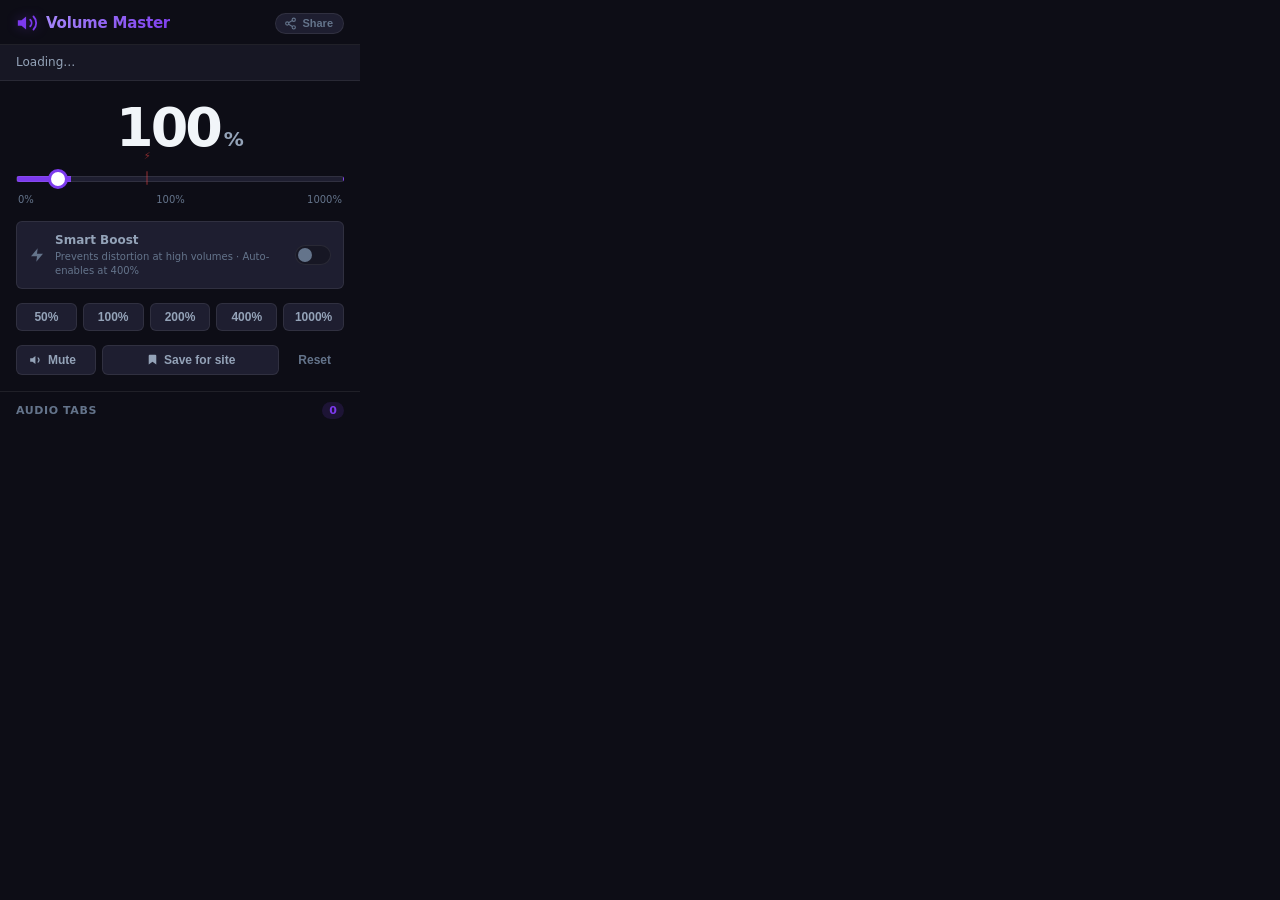
==== popup.html @ a788ec24 "fix: EQ bar icon + header layout + save/unsave UX Icon — completely new concept (EQ bars): - 3 verti" ====
<!DOCTYPE html>
<html lang="en">
<head>
  <meta charset="UTF-8">
  <title>Volume Master</title>
  <link rel="stylesheet" href="popup.css">
</head>
<body>
  <!-- ── Share overlay ─────────────────────────────────────────────────── -->
  <div class="share-overlay" id="share-overlay">
    <div class="share-card">
      <div class="share-card-header">
        <div>
          <div class="share-card-title">Volume Master</div>
          <div class="share-card-sub">Share this item</div>
        </div>
        <button class="share-close" id="share-close" title="Close">
          <svg width="16" height="16" viewBox="0 0 24 24" fill="none" stroke="currentColor" stroke-width="2.5" stroke-linecap="round">
            <line x1="18" y1="6" x2="6" y2="18"/><line x1="6" y1="6" x2="18" y2="18"/>
          </svg>
        </button>
      </div>

      <div class="share-icons">
        <!-- LinkedIn -->
        <a class="share-icon-btn" id="share-linkedin" style="background:#0A66C2" title="LinkedIn" target="_blank">
          <svg width="20" height="20" viewBox="0 0 24 24" fill="white">
            <path d="M16 8a6 6 0 0 1 6 6v7h-4v-7a2 2 0 0 0-2-2 2 2 0 0 0-2 2v7h-4v-7a6 6 0 0 1 6-6z"/>
            <rect x="2" y="9" width="4" height="12" fill="white"/>
            <circle cx="4" cy="4" r="2" fill="white"/>
          </svg>
        </a>
        <!-- Facebook -->
        <a class="share-icon-btn" id="share-facebook" style="background:#1877F2" title="Facebook" target="_blank">
          <svg width="20" height="20" viewBox="0 0 24 24" fill="white">
            <path d="M18 2h-3a5 5 0 0 0-5 5v3H7v4h3v8h4v-8h3l1-4h-4V7a1 1 0 0 1 1-1h3z"/>
          </svg>
        </a>
        <!-- Reddit -->
        <a class="share-icon-btn" id="share-reddit" style="background:#FF4500" title="Reddit" target="_blank">
          <svg width="20" height="20" viewBox="0 0 24 24" fill="white">
            <path d="M12 0A12 12 0 0 0 0 12a12 12 0 0 0 12 12 12 12 0 0 0 12-12A12 12 0 0 0 12 0zm5.01 4.744c.688 0 1.25.561 1.25 1.249a1.25 1.25 0 0 1-2.498.056l-2.597-.547-.8 3.747c1.824.07 3.48.632 4.674 1.488.308-.309.73-.491 1.207-.491.968 0 1.754.786 1.754 1.754 0 .716-.435 1.333-1.01 1.614a3.111 3.111 0 0 1 .042.52c0 2.694-3.13 4.87-7.004 4.87-3.874 0-7.004-2.176-7.004-4.87 0-.183.015-.366.043-.534A1.748 1.748 0 0 1 4.028 12c0-.968.786-1.754 1.754-1.754.463 0 .898.196 1.207.49 1.207-.883 2.878-1.43 4.744-1.487l.885-4.182a.342.342 0 0 1 .14-.197.35.35 0 0 1 .238-.042l2.906.617a1.214 1.214 0 0 1 1.108-.701zM9.25 12C8.561 12 8 12.562 8 13.25c0 .687.561 1.248 1.25 1.248.687 0 1.248-.561 1.248-1.249 0-.688-.561-1.249-1.249-1.249zm5.5 0c-.687 0-1.248.561-1.248 1.25 0 .687.561 1.248 1.249 1.248.688 0 1.249-.561 1.249-1.249 0-.687-.562-1.249-1.25-1.249zm-5.466 3.99a.327.327 0 0 0-.231.094.33.33 0 0 0 0 .463c.842.842 2.484.913 2.961.913.477 0 2.105-.056 2.961-.913a.361.361 0 0 0 .029-.463.33.33 0 0 0-.464 0c-.547.533-1.684.73-2.512.73-.828 0-1.979-.196-2.512-.73a.326.326 0 0 0-.232-.095z"/>
          </svg>
        </a>
        <!-- X / Twitter -->
        <a class="share-icon-btn" id="share-twitter" style="background:#000" title="X / Twitter" target="_blank">
          <svg width="18" height="18" viewBox="0 0 24 24" fill="white">
            <path d="M18.244 2.25h3.308l-7.227 8.26 8.502 11.24H16.17l-5.214-6.817L4.99 21.75H1.68l7.73-8.835L1.254 2.25H8.08l4.713 6.231zm-1.161 17.52h1.833L7.084 4.126H5.117z"/>
          </svg>
        </a>
        <!-- WhatsApp -->
        <a class="share-icon-btn" id="share-whatsapp" style="background:#25D366" title="WhatsApp" target="_blank">
          <svg width="20" height="20" viewBox="0 0 24 24" fill="white">
            <path d="M17.472 14.382c-.297-.149-1.758-.867-2.03-.967-.273-.099-.471-.148-.67.15-.197.297-.767.966-.94 1.164-.173.199-.347.223-.644.075-.297-.15-1.255-.463-2.39-1.475-.883-.788-1.48-1.761-1.653-2.059-.173-.297-.018-.458.13-.606.134-.133.298-.347.446-.52.149-.174.198-.298.298-.497.099-.198.05-.371-.025-.52-.075-.149-.669-1.612-.916-2.207-.242-.579-.487-.5-.669-.51-.173-.008-.371-.01-.57-.01-.198 0-.52.074-.792.372-.272.297-1.04 1.016-1.04 2.479 0 1.462 1.065 2.875 1.213 3.074.149.198 2.096 3.2 5.077 4.487.709.306 1.262.489 1.694.625.712.227 1.36.195 1.871.118.571-.085 1.758-.719 2.006-1.413.248-.694.248-1.289.173-1.413-.074-.124-.272-.198-.57-.347m-5.421 7.403h-.004a9.87 9.87 0 01-5.031-1.378l-.361-.214-3.741.982.998-3.648-.235-.374a9.86 9.86 0 01-1.51-5.26c.001-5.45 4.436-9.884 9.888-9.884 2.64 0 5.122 1.03 6.988 2.898a9.825 9.825 0 012.893 6.994c-.003 5.45-4.437 9.884-9.885 9.884m8.413-18.297A11.815 11.815 0 0012.05 0C5.495 0 .16 5.335.157 11.892c0 2.096.547 4.142 1.588 5.945L.057 24l6.305-1.654a11.882 11.882 0 005.683 1.448h.005c6.554 0 11.89-5.335 11.893-11.893a11.821 11.821 0 00-3.48-8.413z"/>
          </svg>
        </a>
      </div>

      <div class="share-url-bar">
        <span class="share-url-text" id="share-url-display"></span>
        <button class="share-url-copy" id="share-url-copy">
          Copy
          <svg width="13" height="13" viewBox="0 0 24 24" fill="none" stroke="currentColor" stroke-width="2" stroke-linecap="round" stroke-linejoin="round">
            <rect x="9" y="9" width="13" height="13" rx="2"/><path d="M5 15H4a2 2 0 0 1-2-2V4a2 2 0 0 1 2-2h9a2 2 0 0 1 2 2v1"/>
          </svg>
        </button>
      </div>
    </div>
  </div>

  <div class="app">

    <!-- ── Header ────────────────────────────────────── -->
    <header class="header">
      <div class="logo">
        <svg class="logo-icon" width="22" height="22" viewBox="0 0 24 24" fill="none">
          <path d="M11 5L6 9H2v6h4l5 4V5z" fill="currentColor"/>
          <path d="M15.54 8.46a5 5 0 0 1 0 7.07" stroke="currentColor" stroke-width="2" stroke-linecap="round" fill="none"/>
          <path d="M19.07 4.93a10 10 0 0 1 0 14.14" stroke="currentColor" stroke-width="2" stroke-linecap="round" fill="none"/>
        </svg>
        <span class="logo-text">Volume Master</span>
      </div>
      <div class="header-right">
        <div class="saved-badge" id="saved-badge" title="Volume saved for this site">
          <svg width="11" height="11" viewBox="0 0 24 24" fill="currentColor">
            <path d="M19 21l-7-5-7 5V5a2 2 0 0 1 2-2h10a2 2 0 0 1 2 2z"/>
          </svg>
          Saved
        </div>
        <button class="btn-share" id="btn-share" title="Copy Chrome Web Store link">
          <svg width="13" height="13" viewBox="0 0 24 24" fill="none" stroke="currentColor" stroke-width="2" stroke-linecap="round" stroke-linejoin="round">
            <circle cx="18" cy="5" r="3"/><circle cx="6" cy="12" r="3"/><circle cx="18" cy="19" r="3"/>
            <line x1="8.59" y1="13.51" x2="15.42" y2="17.49"/>
            <line x1="15.41" y1="6.51" x2="8.59" y2="10.49"/>
          </svg>
          <span id="share-label">Share</span>
        </button>
      </div>
    </header>

    <!-- ── Current tab info ──────────────────────────── -->
    <div class="tab-info" id="tab-info">
      <img class="favicon" id="favicon" src="" alt="" width="16" height="16">
      <span class="tab-title" id="tab-title">Loading…</span>
    </div>

    <!-- ── Main controls ─────────────────────────────── -->
    <div class="controls" id="controls">

      <div class="volume-display" id="volume-display">
        <span class="volume-num" id="vol-num">100</span>
        <span class="volume-unit">%</span>
        <span class="muted-label" id="muted-label">MUTED</span>
      </div>

      <div class="slider-wrap">
        <input type="range" class="vol-slider" id="vol-slider"
               min="0" max="1000" step="1" value="100">
      </div>

      <div class="slider-labels">
        <span>0%</span>
        <span>100%</span>
        <span>1000%</span>
      </div>

      <!-- Smart Boost toggle -->
      <div class="smart-boost-row" id="smart-boost-row">
        <div class="smart-boost-info">
          <svg class="smart-boost-icon" width="16" height="16" viewBox="0 0 24 24" fill="currentColor">
            <polygon points="13 2 3 14 12 14 11 22 21 10 12 10 13 2"/>
          </svg>
          <div>
            <span class="smart-boost-label">Smart Boost</span>
            <span class="smart-boost-desc" id="smart-boost-desc">Prevents distortion at high volumes · Auto-enables at 400%</span>
          </div>
        </div>
        <button class="smart-toggle" id="btn-smart-boost" aria-pressed="false">
          <span class="toggle-track"><span class="toggle-thumb"></span></span>
        </button>
      </div>

      <div class="presets">
        <button class="preset-btn" data-v="50">50%</button>
        <button class="preset-btn" data-v="100">100%</button>
        <button class="preset-btn" data-v="200">200%</button>
        <button class="preset-btn" data-v="400">400%</button>
        <button class="preset-btn" data-v="1000">1000%</button>
      </div>

      <div class="action-row">
        <button class="btn btn-mute" id="btn-mute">
          <!-- unmuted icon (default) -->
          <svg class="icon-unmuted" width="14" height="14" viewBox="0 0 24 24" fill="none">
            <path d="M11 5L6 9H2v6h4l5 4V5z" fill="currentColor"/>
            <path d="M15.54 8.46a5 5 0 0 1 0 7.07" stroke="currentColor" stroke-width="2" stroke-linecap="round"/>
          </svg>
          <!-- muted icon (shown when muted) -->
          <svg class="icon-muted" width="14" height="14" viewBox="0 0 24 24" fill="none">
            <path d="M11 5L6 9H2v6h4l5 4V5z" fill="currentColor"/>
            <line x1="23" y1="9" x2="17" y2="15" stroke="currentColor" stroke-width="2" stroke-linecap="round"/>
            <line x1="17" y1="9" x2="23" y2="15" stroke="currentColor" stroke-width="2" stroke-linecap="round"/>
          </svg>
          <span id="mute-label">Mute</span>
        </button>

        <button class="btn btn-save" id="btn-save" title="Save or remove volume preference for this site">
          <svg class="icon-save" width="13" height="13" viewBox="0 0 24 24" fill="currentColor">
            <path d="M19 21l-7-5-7 5V5a2 2 0 0 1 2-2h10a2 2 0 0 1 2 2z"/>
          </svg>
          <svg class="icon-unsave" width="13" height="13" viewBox="0 0 24 24" fill="none" stroke="currentColor" stroke-width="2" stroke-linecap="round" style="display:none">
            <polyline points="3 6 5 6 21 6"/><path d="M19 6l-1 14H6L5 6"/><path d="M10 11v6"/><path d="M14 11v6"/>
          </svg>
          <span id="save-label">Save for site</span>
        </button>

        <button class="btn btn-reset" id="btn-reset">Reset</button>
      </div>

    </div>

    <!-- ── Blocked tab message ────────────────────────── -->
    <div class="no-access" id="no-access">
      <svg width="24" height="24" viewBox="0 0 24 24" fill="none">
        <circle cx="12" cy="12" r="10" stroke="currentColor" stroke-width="2"/>
        <line x1="12" y1="8" x2="12" y2="12" stroke="currentColor" stroke-width="2" stroke-linecap="round"/>
        <circle cx="12" cy="16" r="1" fill="currentColor"/>
      </svg>
      <p>Cannot control audio on this page.</p>
    </div>

    <!-- ── Audio tabs list ────────────────────────────── -->
    <section class="audio-section" id="audio-section">
      <div class="section-header">
        <span class="section-title">Audio Tabs</span>
        <span class="tab-count" id="tab-count">0</span>
      </div>
      <div class="tabs-list" id="tabs-list"></div>
    </section>

  </div><!-- .app -->
  <script src="popup.js"></script>
</body>
</html>
---- popup.css ----
/* ── Reset & variables ─────────────────────────────────────────────────── */
:root {
  --bg:          #0d0d16;
  --surface:     #171724;
  --surface2:    #1e1e30;
  --border:      rgba(255,255,255,.08);
  --accent:      #7c3aed;
  --accent-glow: rgba(124,58,237,.35);
  --text:        #f1f5f9;
  --text-muted:  #64748b;
  --text-dim:    #94a3b8;
  --green:       #10b981;
  --amber:       #f59e0b;
  --red:         #ef4444;
  --radius:      10px;
  --radius-sm:   6px;
}

*, *::before, *::after { box-sizing: border-box; margin: 0; padding: 0; }

body {
  width: 360px;
  font-family: -apple-system, BlinkMacSystemFont, 'Segoe UI', system-ui, sans-serif;
  font-size: 13px;
  background: var(--bg);
  color: var(--text);
  line-height: 1.4;
  overflow-x: hidden;
}

/* ── App shell ─────────────────────────────────────────────────────────── */
.app { display: flex; flex-direction: column; }

/* ── Header ────────────────────────────────────────────────────────────── */
.header {
  display: flex;
  align-items: center;
  justify-content: space-between;
  padding: 12px 16px 10px;
  border-bottom: 1px solid var(--border);
}

.logo {
  display: flex;
  align-items: center;
  gap: 8px;
  color: var(--accent);
}

.logo-icon { flex-shrink: 0; filter: drop-shadow(0 0 6px var(--accent-glow)); }

.logo-text {
  font-weight: 700;
  font-size: 15px;
  white-space: nowrap;
  letter-spacing: -.2px;
  background: linear-gradient(135deg, #a78bfa 0%, #7c3aed 100%);
  -webkit-background-clip: text;
  -webkit-text-fill-color: transparent;
  background-clip: text;
}

.header-right { display: flex; align-items: center; gap: 8px; }

.btn-share {
  display: inline-flex;
  align-items: center;
  gap: 5px;
  padding: 3px 10px 3px 8px;
  border-radius: 20px;
  border: 1px solid var(--border);
  background: var(--surface2);
  color: var(--text-muted);
  font-size: 11px;
  font-weight: 600;
  cursor: pointer;
  transition: background .15s, border-color .15s, color .15s;
  white-space: nowrap;
}
.btn-share:hover {
  background: var(--surface);
  border-color: rgba(255,255,255,.15);
  color: var(--text-dim);
}
.btn-share.copied {
  background: rgba(16,185,129,.12);
  border-color: rgba(16,185,129,.3);
  color: var(--green);
}

.saved-badge {
  display: none;
  align-items: center;
  gap: 4px;
  font-size: 10px;
  font-weight: 600;
  letter-spacing: .5px;
  text-transform: uppercase;
  color: var(--green);
  background: rgba(16,185,129,.12);
  border: 1px solid rgba(16,185,129,.3);
  border-radius: 20px;
  padding: 2px 8px;
}
.saved-badge.visible { display: flex; }

/* ── Tab info strip ────────────────────────────────────────────────────── */
.tab-info {
  display: flex;
  align-items: center;
  gap: 8px;
  padding: 8px 16px;
  background: var(--surface);
  border-bottom: 1px solid var(--border);
  min-height: 36px;
}

.favicon {
  width: 16px;
  height: 16px;
  border-radius: 3px;
  flex-shrink: 0;
  object-fit: contain;
}
.favicon:not([src]), .favicon[src=""] { display: none; }

.tab-title {
  font-size: 12px;
  color: var(--text-dim);
  white-space: nowrap;
  overflow: hidden;
  text-overflow: ellipsis;
}

/* ── Main controls ─────────────────────────────────────────────────────── */
.controls {
  padding: 20px 16px 16px;
  display: flex;
  flex-direction: column;
  gap: 14px;
}

/* ── Volume number display ─────────────────────────────────────────────── */
.volume-display {
  display: flex;
  align-items: baseline;
  justify-content: center;
  gap: 2px;
  min-height: 52px;
}

.volume-num {
  font-size: 54px;
  font-weight: 800;
  letter-spacing: -3px;
  line-height: 1;
  transition: color .2s;
  /* default color set by JS via data-zone */
}

.volume-unit {
  font-size: 20px;
  font-weight: 600;
  color: var(--text-dim);
  margin-left: 2px;
}

.muted-label {
  display: none;
  font-size: 14px;
  font-weight: 800;
  letter-spacing: 3px;
  color: var(--red);
  text-transform: uppercase;
  margin-left: 8px;
}

/* when muted */
.is-muted .volume-num,
.is-muted .volume-unit { opacity: .3; }
.is-muted .muted-label { display: inline; }

/* color zones */
.controls[data-zone="normal"]  .volume-num { color: #a78bfa; }
.controls[data-zone="boost"]   .volume-num { color: var(--green); }
.controls[data-zone="high"]    .volume-num { color: var(--amber); }
.controls[data-zone="max"]     .volume-num { color: var(--red); }

/* ── Slider ────────────────────────────────────────────────────────────── */
.slider-wrap { position: relative; }

/* Smart Boost auto-enable threshold marker at 400% (40% of 1000% range) */
.slider-wrap::after {
  content: '⚡';
  position: absolute;
  left: 40%;
  top: -18px;
  transform: translateX(-50%);
  font-size: 10px;
  color: rgba(239, 68, 68, 0.55);
  pointer-events: none;
  line-height: 1;
}
.slider-wrap::before {
  content: '';
  position: absolute;
  left: calc(40% - 1px);
  top: 50%;
  transform: translateY(-50%);
  width: 2px;
  height: 14px;
  background: rgba(239, 68, 68, 0.3);
  border-radius: 1px;
  pointer-events: none;
  z-index: 1;
}

.vol-slider {
  -webkit-appearance: none;
  appearance: none;
  width: 100%;
  height: 6px;
  border-radius: 3px;
  outline: none;
  cursor: pointer;
  /* filled portion is computed in JS via --fill and --fill-color */
  background: linear-gradient(
    to right,
    var(--fill-color, #7c3aed) 0%,
    var(--fill-color, #7c3aed) var(--fill, 16.67%),
    var(--surface2) var(--fill, 16.67%),
    var(--surface2) 100%
  );
  border: 1px solid var(--border);
  transition: background .1s;
}

.vol-slider::-webkit-slider-thumb {
  -webkit-appearance: none;
  width: 20px;
  height: 20px;
  border-radius: 50%;
  background: #fff;
  border: 3px solid var(--fill-color, #7c3aed);
  cursor: pointer;
  box-shadow: 0 0 0 0 var(--accent-glow);
  transition: border-color .2s, box-shadow .2s, transform .1s;
}
.vol-slider:hover::-webkit-slider-thumb,
.vol-slider:focus::-webkit-slider-thumb {
  box-shadow: 0 0 0 6px var(--accent-glow);
  transform: scale(1.1);
}

.vol-slider::-moz-range-thumb {
  width: 20px;
  height: 20px;
  border-radius: 50%;
  background: #fff;
  border: 3px solid var(--fill-color, #7c3aed);
  cursor: pointer;
}
.vol-slider::-moz-range-track {
  height: 6px;
  border-radius: 3px;
  background: var(--surface2);
}
.vol-slider::-moz-range-progress {
  height: 6px;
  border-radius: 3px 0 0 3px;
  background: var(--fill-color, #7c3aed);
}

/* ── Slider labels ─────────────────────────────────────────────────────── */
.slider-labels {
  display: flex;
  justify-content: space-between;
  font-size: 10px;
  color: var(--text-muted);
  margin-top: -8px;
  padding: 0 2px;
}
.slider-labels span:nth-child(2) {
  /* 100% marker sits at 16.67% of the track */
  position: relative;
}

/* ── Smart Boost ───────────────────────────────────────────────────────── */
.smart-boost-row {
  display: flex;
  align-items: center;
  justify-content: space-between;
  gap: 10px;
  padding: 10px 12px;
  background: var(--surface2);
  border: 1px solid var(--border);
  border-radius: var(--radius-sm);
  cursor: pointer;
  transition: background .2s, border-color .2s;
  user-select: none;
}
.smart-boost-row:hover { background: var(--surface); }
.smart-boost-row.active {
  background: rgba(124,58,237,.1);
  border-color: rgba(124,58,237,.45);
}

.smart-boost-info { display: flex; align-items: center; gap: 10px; }

.smart-boost-icon {
  color: var(--text-muted);
  flex-shrink: 0;
  transition: color .2s;
}
.smart-boost-row.active .smart-boost-icon { color: #a78bfa; }

.smart-boost-label {
  display: block;
  font-size: 12px;
  font-weight: 700;
  color: var(--text-dim);
  transition: color .2s;
}
.smart-boost-row.active .smart-boost-label { color: var(--text); }

.smart-boost-desc {
  display: block;
  font-size: 10px;
  color: var(--text-muted);
  margin-top: 1px;
}

/* Toggle switch */
.smart-toggle {
  background: none;
  border: none;
  cursor: pointer;
  padding: 0;
  flex-shrink: 0;
}

.toggle-track {
  display: flex;
  align-items: center;
  width: 36px;
  height: 20px;
  border-radius: 10px;
  background: var(--surface);
  border: 1px solid var(--border);
  padding: 2px;
  transition: background .25s, border-color .25s;
}
.smart-boost-row.active .toggle-track {
  background: var(--accent);
  border-color: var(--accent);
}

.toggle-thumb {
  width: 14px;
  height: 14px;
  border-radius: 50%;
  background: var(--text-muted);
  transition: transform .25s cubic-bezier(.4,0,.2,1), background .25s;
  flex-shrink: 0;
}
.smart-boost-row.active .toggle-thumb {
  transform: translateX(16px);
  background: #fff;
}

/* ── Presets ───────────────────────────────────────────────────────────── */
.presets {
  display: flex;
  gap: 6px;
}

.preset-btn {
  flex: 1;
  padding: 6px 0;
  border: 1px solid var(--border);
  border-radius: var(--radius-sm);
  background: var(--surface2);
  color: var(--text-dim);
  font-size: 12px;
  font-weight: 600;
  cursor: pointer;
  transition: background .15s, border-color .15s, color .15s;
}
.preset-btn:hover {
  background: var(--surface);
  border-color: var(--accent);
  color: #a78bfa;
}
.preset-btn.active {
  background: rgba(124,58,237,.2);
  border-color: var(--accent);
  color: #a78bfa;
}

/* ── Action row ────────────────────────────────────────────────────────── */
.action-row {
  display: flex;
  gap: 6px;
}

.btn {
  display: inline-flex;
  align-items: center;
  gap: 5px;
  padding: 7px 12px;
  border-radius: var(--radius-sm);
  border: 1px solid var(--border);
  background: var(--surface2);
  color: var(--text-dim);
  font-size: 12px;
  font-weight: 600;
  cursor: pointer;
  transition: background .15s, border-color .15s, color .15s;
  white-space: nowrap;
}
.btn:hover { background: var(--surface); border-color: rgba(255,255,255,.15); color: var(--text); }

.btn-mute { min-width: 80px; }
.btn-mute.muted {
  background: rgba(239,68,68,.15);
  border-color: rgba(239,68,68,.4);
  color: var(--red);
}
.btn-mute .icon-muted { display: none; }
.btn-mute.muted .icon-unmuted { display: none; }
.btn-mute.muted .icon-muted { display: block; }

.btn-save { flex: 1; justify-content: center; }
.btn-save.saved {
  background: rgba(16,185,129,.12);
  border-color: rgba(16,185,129,.3);
  color: var(--green);
}

.btn-save { min-width: 100px; justify-content: center; }
.btn-save.unsaved {
  color: var(--red);
  border-color: rgba(239,68,68,.25);
  background: rgba(239,68,68,.08);
}
.btn-save.unsaved:hover {
  background: rgba(239,68,68,.15);
  border-color: rgba(239,68,68,.4);
}

.btn-reset {
  background: transparent;
  border-color: transparent;
  color: var(--text-muted);
}
.btn-reset:hover { background: var(--surface2); border-color: var(--border); color: var(--text-dim); }

/* ── No-access state ───────────────────────────────────────────────────── */
.no-access {
  display: none;
  flex-direction: column;
  align-items: center;
  gap: 10px;
  padding: 28px 16px;
  color: var(--text-muted);
  text-align: center;
  font-size: 12px;
}
.no-access svg { opacity: .4; }
.no-access.visible { display: flex; }

/* ── Audio tabs section ────────────────────────────────────────────────── */
.audio-section {
  border-top: 1px solid var(--border);
}

.section-header {
  display: flex;
  align-items: center;
  justify-content: space-between;
  padding: 10px 16px 6px;
}

.section-title {
  font-size: 11px;
  font-weight: 700;
  letter-spacing: .6px;
  text-transform: uppercase;
  color: var(--text-muted);
}

.tab-count {
  font-size: 11px;
  font-weight: 700;
  color: var(--accent);
  background: rgba(124,58,237,.15);
  border-radius: 10px;
  padding: 1px 7px;
  min-width: 20px;
  text-align: center;
}

.tabs-list {
  max-height: 180px;
  overflow-y: auto;
  scrollbar-width: thin;
  scrollbar-color: var(--surface2) transparent;
}
.tabs-list::-webkit-scrollbar { width: 4px; }
.tabs-list::-webkit-scrollbar-track { background: transparent; }
.tabs-list::-webkit-scrollbar-thumb { background: var(--surface2); border-radius: 2px; }

.tab-row {
  display: flex;
  align-items: center;
  gap: 10px;
  padding: 8px 16px;
  cursor: pointer;
  transition: background .12s;
  border-bottom: 1px solid var(--border);
}
.tab-row:last-child { border-bottom: none; }
.tab-row:hover { background: var(--surface); }

.tab-row .favicon {
  flex-shrink: 0;
  opacity: .85;
}

.tab-row-title {
  flex: 1;
  white-space: nowrap;
  overflow: hidden;
  text-overflow: ellipsis;
  font-size: 12px;
  color: var(--text-dim);
}
.tab-row:hover .tab-row-title { color: var(--text); }

.tab-vol-badge {
  font-size: 11px;
  font-weight: 700;
  padding: 2px 7px;
  border-radius: 10px;
  background: var(--surface2);
  color: var(--text-muted);
  white-space: nowrap;
}
.tab-vol-badge.boosted {
  background: rgba(124,58,237,.2);
  color: #a78bfa;
}
.tab-vol-badge.muted {
  background: rgba(239,68,68,.15);
  color: var(--red);
}

.tab-row-arrow {
  color: var(--text-muted);
  flex-shrink: 0;
}

.empty-state {
  padding: 16px;
  text-align: center;
  color: var(--text-muted);
  font-size: 12px;
}

/* ── Share overlay ─────────────────────────────────────────────────────── */
.share-overlay {
  display: none;
  position: fixed;
  inset: 0;
  background: rgba(0,0,0,.6);
  z-index: 200;
  align-items: center;
  justify-content: center;
  backdrop-filter: blur(2px);
}
.share-overlay.visible { display: flex; }

.share-card {
  background: #1e1e2e;
  border: 1px solid var(--border);
  border-radius: 16px;
  padding: 20px;
  width: 300px;
  box-shadow: 0 20px 60px rgba(0,0,0,.5);
}

.share-card-header {
  display: flex;
  align-items: flex-start;
  justify-content: space-between;
  margin-bottom: 20px;
}

.share-card-title {
  font-size: 15px;
  font-weight: 700;
  color: var(--text);
}

.share-card-sub {
  font-size: 12px;
  color: var(--text-muted);
  margin-top: 2px;
}

.share-close {
  background: none;
  border: none;
  color: var(--text-muted);
  cursor: pointer;
  padding: 2px;
  border-radius: 4px;
  display: flex;
  align-items: center;
  transition: color .15s;
}
.share-close:hover { color: var(--text); }

.share-icons {
  display: flex;
  gap: 12px;
  justify-content: center;
  margin-bottom: 20px;
}

.share-icon-btn {
  width: 44px;
  height: 44px;
  border-radius: 50%;
  display: flex;
  align-items: center;
  justify-content: center;
  cursor: pointer;
  transition: transform .15s, opacity .15s;
  flex-shrink: 0;
  text-decoration: none;
}
.share-icon-btn:hover { transform: scale(1.1); }
.share-icon-btn:active { transform: scale(.95); opacity: .85; }

.share-url-bar {
  display: flex;
  align-items: center;
  background: var(--surface2);
  border: 1px solid var(--border);
  border-radius: var(--radius-sm);
  padding: 8px 10px;
  gap: 8px;
}

.share-url-text {
  flex: 1;
  font-size: 11px;
  color: var(--text-muted);
  white-space: nowrap;
  overflow: hidden;
  text-overflow: ellipsis;
}

.share-url-copy {
  display: inline-flex;
  align-items: center;
  gap: 4px;
  font-size: 12px;
  font-weight: 600;
  color: #60a5fa;
  background: none;
  border: none;
  cursor: pointer;
  padding: 0;
  white-space: nowrap;
  transition: color .15s;
  flex-shrink: 0;
}
.share-url-copy:hover { color: #93c5fd; }
.share-url-copy.copied { color: var(--green); }

/* ── Transitions ───────────────────────────────────────────────────────── */
.volume-num { transition: color .25s ease; }
.vol-slider { transition: background .1s; }

/* ── Toast ─────────────────────────────────────────────────────────────── */
.toast {
  position: fixed;
  bottom: 12px;
  left: 50%;
  transform: translateX(-50%) translateY(20px);
  background: var(--surface2);
  border: 1px solid var(--border);
  border-radius: var(--radius);
  padding: 8px 16px;
  font-size: 12px;
  color: var(--text-dim);
  opacity: 0;
  transition: opacity .2s, transform .2s;
  pointer-events: none;
  white-space: nowrap;
  z-index: 999;
}
.toast.show {
  opacity: 1;
  transform: translateX(-50%) translateY(0);
}
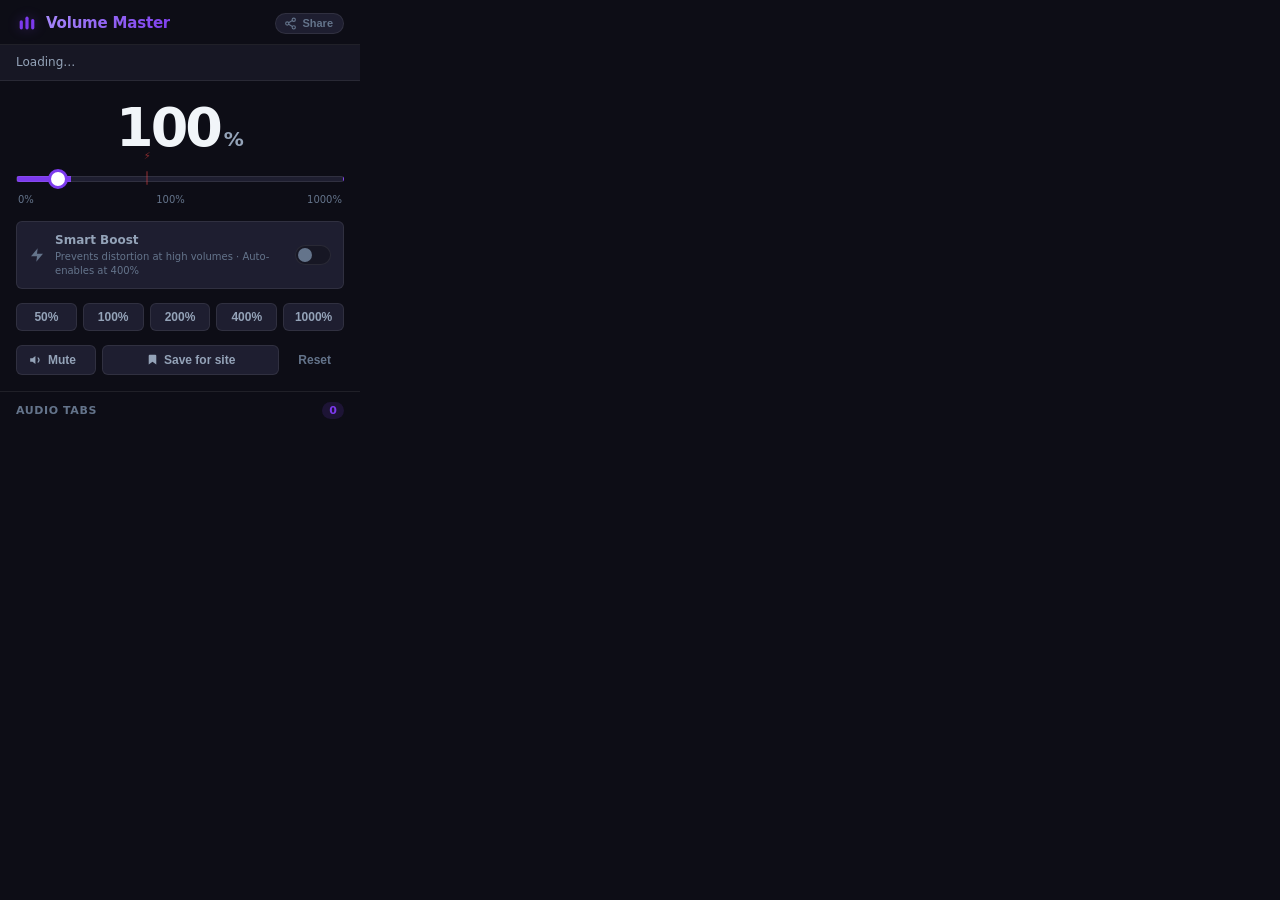
==== commit 93f6e7e3: "feat: unified EQ-bars branding across toolbar, popup, and store (v2.4.0) - Regenerate toolbar icons " ====
--- a/popup.html
+++ b/popup.html
@@ -73,10 +73,10 @@
     <!-- ── Header ────────────────────────────────────── -->
     <header class="header">
       <div class="logo">
-        <svg class="logo-icon" width="22" height="22" viewBox="0 0 24 24" fill="none">
-          <path d="M11 5L6 9H2v6h4l5 4V5z" fill="currentColor"/>
-          <path d="M15.54 8.46a5 5 0 0 1 0 7.07" stroke="currentColor" stroke-width="2" stroke-linecap="round" fill="none"/>
-          <path d="M19.07 4.93a10 10 0 0 1 0 14.14" stroke="currentColor" stroke-width="2" stroke-linecap="round" fill="none"/>
+        <svg class="logo-icon" width="22" height="22" viewBox="0 0 24 24" fill="currentColor">
+          <rect x="4"     y="9"   width="3.5" height="10"   rx="1.75"/>
+          <rect x="10.25" y="5"   width="3.5" height="14"   rx="1.75"/>
+          <rect x="16.5"  y="7.5" width="3.5" height="11.5" rx="1.75"/>
         </svg>
         <span class="logo-text">Volume Master</span>
       </div>
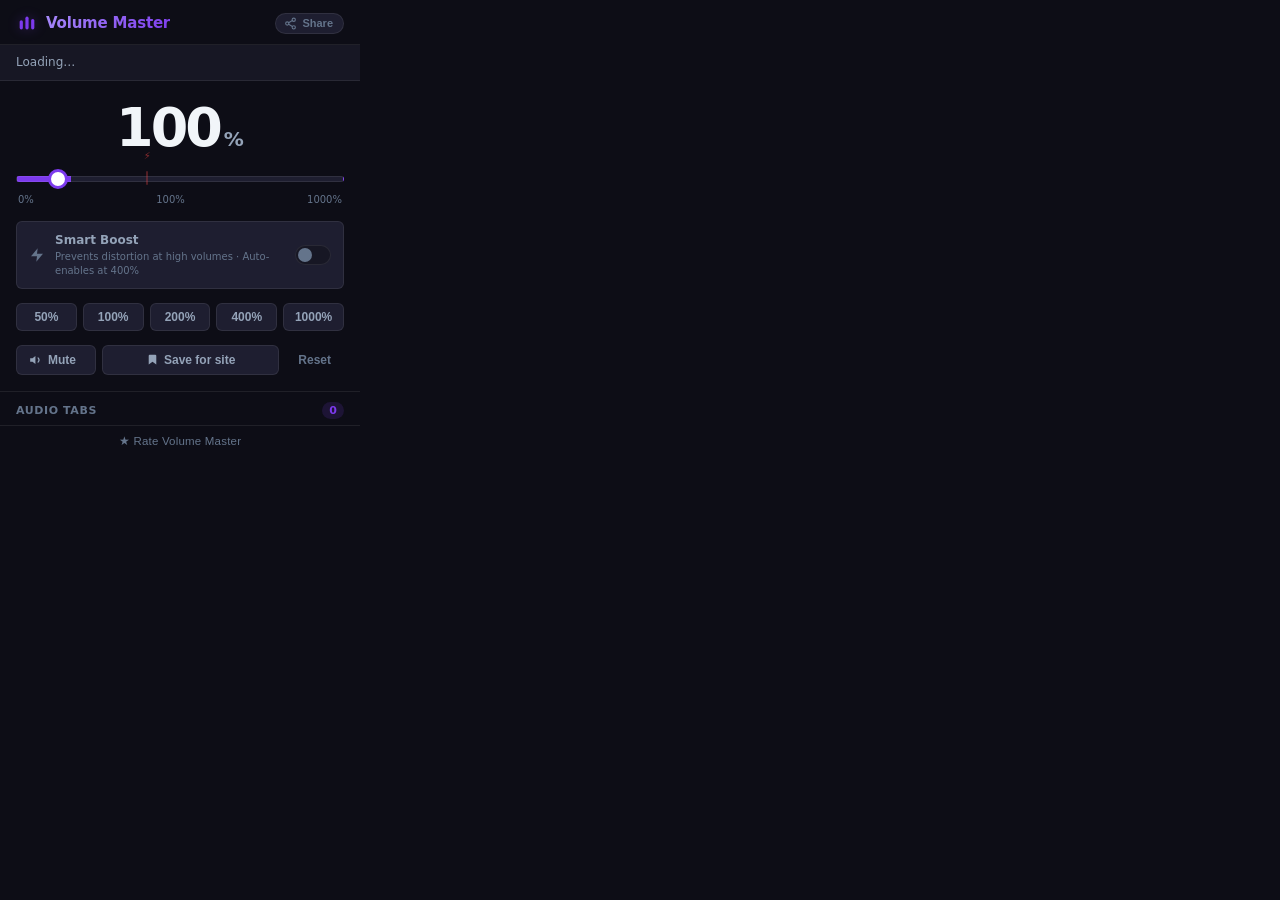
==== commit c3a3fd1b: "feat: smarter review reach (v3.0.0) - Rate prompt now triggers after 3 opens OR 2+ days installed (+" ====
--- a/popup.html
+++ b/popup.html
@@ -198,6 +198,59 @@
       <div class="tabs-list" id="tabs-list"></div>
     </section>
 
+    <!-- ── Rate us nudge (sentiment-gated, shown only after repeated use) ─ -->
+    <div class="rate-card" id="rate-card" hidden>
+      <button class="rate-close" id="rate-close" title="Dismiss" aria-label="Dismiss">
+        <svg width="12" height="12" viewBox="0 0 24 24" fill="none" stroke="currentColor"
+             stroke-width="2.5" stroke-linecap="round">
+          <line x1="6" y1="6" x2="18" y2="18"/><line x1="18" y1="6" x2="6" y2="18"/>
+        </svg>
+      </button>
+
+      <!-- Step 1 — sentiment -->
+      <div class="rate-step" id="rate-step-ask">
+        <div class="rate-text">
+          <strong>Enjoying Volume Master?</strong>
+        </div>
+        <div class="rate-actions">
+          <button class="btn rate-yes" id="rate-yes">😊 Love it</button>
+          <button class="btn rate-no"  id="rate-no">😕 Not really</button>
+        </div>
+      </div>
+
+      <!-- Step 2a — happy → review -->
+      <div class="rate-step" id="rate-step-happy" hidden>
+        <div class="rate-stars" aria-hidden="true">★★★★★</div>
+        <div class="rate-text">
+          <strong>Awesome — thank you! 🙏</strong>
+          <span>A quick review really helps it grow.</span>
+        </div>
+        <div class="rate-actions">
+          <button class="btn rate-now" id="rate-now">Rate it</button>
+          <button class="rate-later" id="rate-later-happy">Maybe later</button>
+        </div>
+      </div>
+
+      <!-- Step 2b — unhappy → feedback -->
+      <div class="rate-step" id="rate-step-sad" hidden>
+        <div class="rate-text">
+          <strong>Sorry about that 😕</strong>
+          <span>Tell us what's wrong — we actually read it.</span>
+        </div>
+        <div class="rate-actions">
+          <button class="btn rate-now" id="rate-feedback">Send feedback</button>
+          <button class="rate-later" id="rate-later-sad">Maybe later</button>
+        </div>
+      </div>
+    </div>
+
+    <!-- ── Footer — passive rate link ─────────────────── -->
+    <footer class="app-footer">
+      <button class="footer-rate" id="footer-rate" title="Rate Volume Master on the Chrome Web Store">
+        ★ Rate Volume Master
+      </button>
+    </footer>
+
   </div><!-- .app -->
   <script src="popup.js"></script>
 </body>
--- a/popup.css
+++ b/popup.css
@@ -706,3 +706,111 @@
   opacity: 1;
   transform: translateX(-50%) translateY(0);
 }
+
+/* ── Rate us nudge ─────────────────────────────────────────────────────── */
+.rate-card {
+  position: relative;
+  margin: 0 16px 14px;
+  padding: 14px 14px 12px;
+  background: linear-gradient(135deg, rgba(124,58,237,.16), rgba(124,58,237,.05));
+  border: 1px solid rgba(124,58,237,.30);
+  border-radius: var(--radius);
+  text-align: center;
+  animation: rate-in .3s ease;
+}
+@keyframes rate-in {
+  from { opacity: 0; transform: translateY(6px); }
+  to   { opacity: 1; transform: translateY(0); }
+}
+.rate-close {
+  position: absolute;
+  top: 8px; right: 8px;
+  display: flex; align-items: center; justify-content: center;
+  width: 20px; height: 20px;
+  background: none; border: none; cursor: pointer;
+  color: var(--text-muted); border-radius: var(--radius-sm);
+  transition: color .15s, background .15s;
+}
+.rate-close:hover { color: var(--text); background: rgba(255,255,255,.06); }
+.rate-stars {
+  font-size: 15px;
+  letter-spacing: 2px;
+  color: var(--amber);
+  margin-bottom: 6px;
+}
+.rate-text strong {
+  display: block;
+  font-size: 13px;
+  font-weight: 600;
+  color: var(--text);
+}
+.rate-text span {
+  display: block;
+  font-size: 11.5px;
+  color: var(--text-dim);
+  margin-top: 2px;
+}
+.rate-actions {
+  display: flex;
+  align-items: center;
+  justify-content: center;
+  gap: 10px;
+  margin-top: 11px;
+}
+.rate-now {
+  flex: 0 0 auto;
+  padding: 7px 18px;
+  background: var(--accent);
+  color: #fff;
+  border: none;
+  border-radius: var(--radius-sm);
+  font-size: 12.5px;
+  font-weight: 600;
+  cursor: pointer;
+  box-shadow: 0 0 12px var(--accent-glow);
+  transition: filter .15s;
+}
+.rate-now:hover { filter: brightness(1.12); }
+.rate-later {
+  background: none;
+  border: none;
+  color: var(--text-muted);
+  font-size: 12px;
+  cursor: pointer;
+  transition: color .15s;
+}
+.rate-later:hover { color: var(--text-dim); }
+
+/* Sentiment step (Love it / Not really) */
+.rate-yes, .rate-no {
+  flex: 1 1 0;
+  padding: 8px 10px;
+  background: var(--surface2);
+  color: var(--text);
+  border: 1px solid var(--border);
+  border-radius: var(--radius-sm);
+  font-size: 12.5px;
+  font-weight: 600;
+  cursor: pointer;
+  transition: background .15s, border-color .15s;
+}
+.rate-yes:hover { background: rgba(124,58,237,.18); border-color: rgba(124,58,237,.45); }
+.rate-no:hover  { background: rgba(255,255,255,.06); border-color: rgba(255,255,255,.18); }
+
+/* ── Footer — passive rate link ────────────────────────────────────────── */
+.app-footer {
+  display: flex;
+  justify-content: center;
+  padding: 8px 16px 12px;
+  border-top: 1px solid var(--border);
+}
+.footer-rate {
+  background: none;
+  border: none;
+  cursor: pointer;
+  font-size: 11.5px;
+  color: var(--text-muted);
+  letter-spacing: .2px;
+  transition: color .15s;
+}
+.footer-rate:hover { color: var(--amber); }
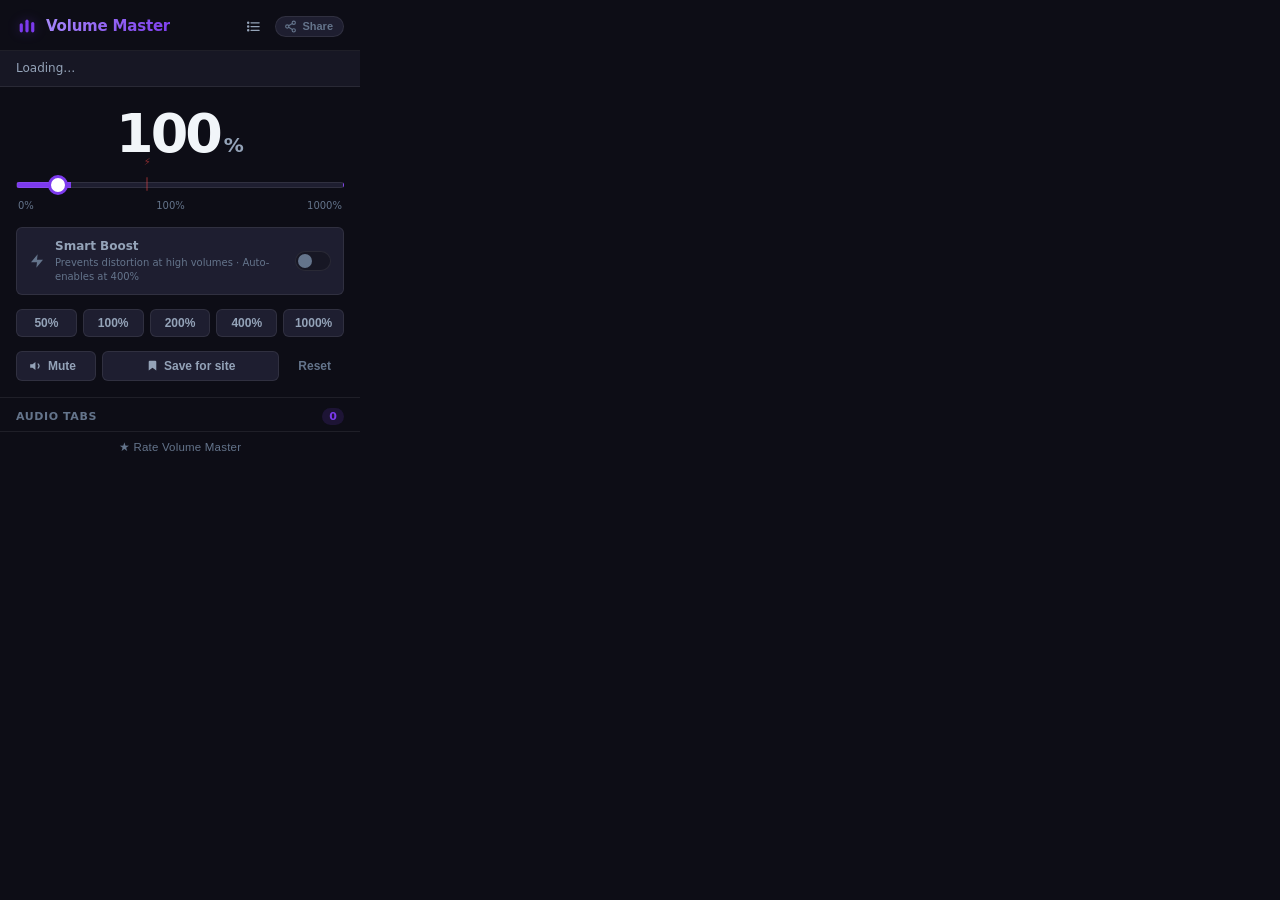
==== commit 6d469db5: "feat: Saved Sites manager with flip-over popup view (v3.3.0) Adds a saved-sites button in the header" ====
--- a/popup.html
+++ b/popup.html
@@ -68,7 +68,11 @@
     </div>
   </div>
 
-  <div class="app">
+  <div class="app" id="app">
+   <div class="flip-inner" id="flip-inner">
+
+    <!-- ══════════════ FRONT FACE ══════════════ -->
+    <div class="flip-face flip-front">
 
     <!-- ── Header ────────────────────────────────────── -->
     <header class="header">
@@ -87,6 +91,12 @@
           </svg>
           Saved
         </div>
+        <button class="btn-icon" id="btn-saved" title="Saved sites" aria-label="Saved sites">
+          <svg width="15" height="15" viewBox="0 0 24 24" fill="none" stroke="currentColor" stroke-width="2" stroke-linecap="round" stroke-linejoin="round">
+            <line x1="8" y1="6" x2="21" y2="6"/><line x1="8" y1="12" x2="21" y2="12"/><line x1="8" y1="18" x2="21" y2="18"/>
+            <circle cx="3.5" cy="6" r="1"/><circle cx="3.5" cy="12" r="1"/><circle cx="3.5" cy="18" r="1"/>
+          </svg>
+        </button>
         <button class="btn-share" id="btn-share" title="Copy Chrome Web Store link">
           <svg width="13" height="13" viewBox="0 0 24 24" fill="none" stroke="currentColor" stroke-width="2" stroke-linecap="round" stroke-linejoin="round">
             <circle cx="18" cy="5" r="3"/><circle cx="6" cy="12" r="3"/><circle cx="18" cy="19" r="3"/>
@@ -251,6 +261,26 @@
       </button>
     </footer>
 
+    </div><!-- .flip-front -->
+
+    <!-- ══════════════ BACK FACE — Saved Sites ══════════════ -->
+    <div class="flip-face flip-back">
+      <header class="header">
+        <div class="logo">
+          <button class="back-btn" id="saved-back" title="Back" aria-label="Back">
+            <svg width="18" height="18" viewBox="0 0 24 24" fill="none" stroke="currentColor"
+                 stroke-width="2.5" stroke-linecap="round" stroke-linejoin="round">
+              <polyline points="15 18 9 12 15 6"/>
+            </svg>
+          </button>
+          <span class="logo-text">Saved Sites</span>
+        </div>
+        <span class="saved-count" id="saved-count"></span>
+      </header>
+      <div class="saved-list" id="saved-list"></div>
+    </div><!-- .flip-back -->
+
+   </div><!-- .flip-inner -->
   </div><!-- .app -->
   <script src="popup.js"></script>
 </body>
--- a/popup.css
+++ b/popup.css
@@ -814,3 +814,72 @@
   transition: color .15s;
 }
 .footer-rate:hover { color: var(--amber); }
+
+/* ── Flip to Saved Sites ───────────────────────────────────────────────── */
+.app { perspective: 1400px; overflow: hidden; }
+.flip-inner {
+  position: relative;
+  transform-style: preserve-3d;
+  transition: transform .5s cubic-bezier(.4, 0, .2, 1);
+}
+.app.flipped .flip-inner { transform: rotateY(180deg); }
+.flip-face {
+  backface-visibility: hidden;
+  -webkit-backface-visibility: hidden;
+}
+.flip-front { display: flex; flex-direction: column; }
+.flip-back {
+  position: absolute;
+  inset: 0;
+  transform: rotateY(180deg);
+  display: flex;
+  flex-direction: column;
+  background: var(--bg);
+}
+
+.btn-icon {
+  display: flex; align-items: center; justify-content: center;
+  width: 28px; height: 28px;
+  background: none; border: none; cursor: pointer;
+  color: var(--text-dim); border-radius: var(--radius-sm);
+  transition: color .15s, background .15s;
+}
+.btn-icon:hover { color: var(--text); background: rgba(255,255,255,.06); }
+
+.back-btn {
+  display: flex; align-items: center; justify-content: center;
+  width: 26px; height: 26px; margin-right: 4px;
+  background: none; border: none; cursor: pointer;
+  color: var(--accent); border-radius: var(--radius-sm);
+  transition: background .15s;
+}
+.back-btn:hover { background: rgba(255,255,255,.06); }
+.saved-count { font-size: 12px; color: var(--text-muted); }
+
+.saved-list { flex: 1; overflow-y: auto; padding: 6px; }
+.saved-row {
+  display: flex; align-items: center; gap: 9px;
+  padding: 9px 10px; border-radius: var(--radius-sm);
+  cursor: pointer; transition: background .15s;
+}
+.saved-row:hover { background: var(--surface); }
+.saved-globe { flex-shrink: 0; color: var(--text-muted); }
+.saved-host {
+  flex: 1; min-width: 0;
+  font-size: 13px; color: var(--text);
+  overflow: hidden; text-overflow: ellipsis; white-space: nowrap;
+}
+.saved-boost { flex-shrink: 0; font-size: 11px; }
+.saved-vol { flex-shrink: 0; font-size: 12px; font-weight: 700; color: var(--accent); }
+.saved-remove {
+  display: flex; align-items: center; justify-content: center;
+  width: 26px; height: 26px; flex-shrink: 0;
+  background: none; border: none; cursor: pointer;
+  color: var(--text-muted); border-radius: var(--radius-sm);
+  transition: color .15s, background .15s;
+}
+.saved-remove:hover { color: var(--red); background: rgba(239,68,68,.14); }
+.saved-empty {
+  text-align: center; color: var(--text-muted);
+  font-size: 12.5px; line-height: 1.6; padding: 44px 20px;
+}
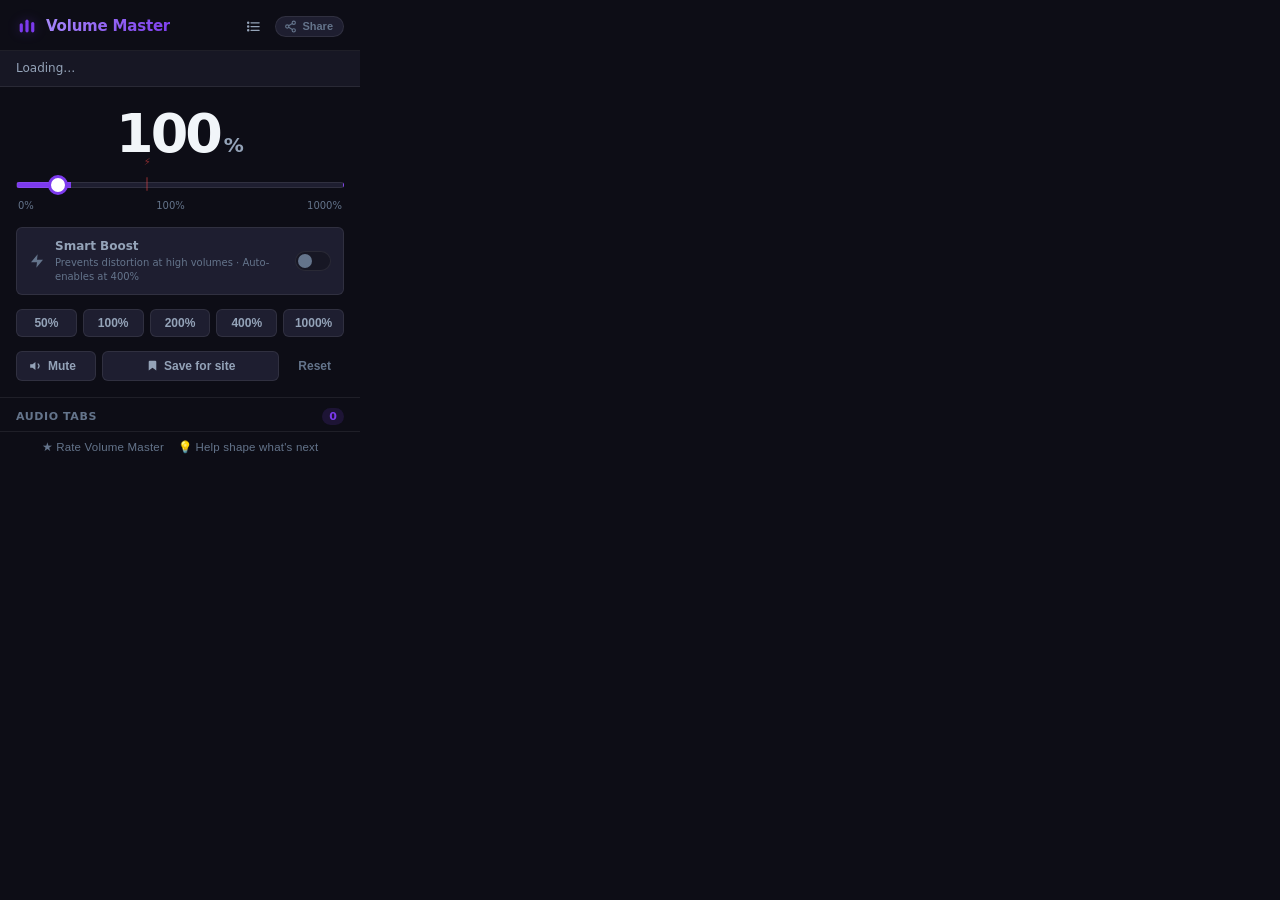
==== commit cea8d403: "feat: one-time feature survey for engaged users (v3.4.0) Popup card asks "Would you pay for extra fe" ====
--- a/popup.html
+++ b/popup.html
@@ -254,10 +254,67 @@
       </div>
     </div>
 
-    <!-- ── Footer — passive rate link ─────────────────── -->
+    <!-- ── Feature survey (engaged users only, shown once) ─ -->
+    <div class="rate-card survey-card" id="survey-card" hidden>
+      <button class="rate-close" id="survey-close" title="Dismiss" aria-label="Dismiss">
+        <svg width="12" height="12" viewBox="0 0 24 24" fill="none" stroke="currentColor"
+             stroke-width="2.5" stroke-linecap="round">
+          <line x1="6" y1="6" x2="18" y2="18"/><line x1="18" y1="6" x2="6" y2="18"/>
+        </svg>
+      </button>
+
+      <!-- Step 1 — would you pay? -->
+      <div class="rate-step" id="survey-step-ask">
+        <div class="rate-text">
+          <strong>💡 Quick question</strong>
+          <span>Would you pay for extra features?</span>
+        </div>
+        <div class="rate-actions survey-choices">
+          <button class="btn survey-choice" data-pay="One-time purchase">One-time</button>
+          <button class="btn survey-choice" data-pay="Monthly">Monthly</button>
+          <button class="btn survey-choice" data-pay="No, keep it free">Keep it free</button>
+        </div>
+      </div>
+
+      <!-- Step 2 — which features? -->
+      <div class="rate-step" id="survey-step-features" hidden>
+        <div class="rate-text">
+          <strong>Which would you use?</strong>
+          <span>Pick any — then hit Send.</span>
+        </div>
+        <div class="survey-chips" id="survey-chips">
+          <button class="survey-chip" data-feature="Equalizer (bass / treble)">🎚️ Equalizer</button>
+          <button class="survey-chip" data-feature="Volume presets">💾 Presets</button>
+          <button class="survey-chip" data-feature="Control other tabs from the popup">🗂️ Other tabs</button>
+          <button class="survey-chip" data-feature="On-screen volume display">🔊 On-screen display</button>
+          <button class="survey-chip" data-feature="Louder Smart Boost">⚡ Louder boost</button>
+        </div>
+        <div class="rate-actions">
+          <button class="btn rate-now" id="survey-send">Send</button>
+          <button class="rate-later" id="survey-skip">Skip</button>
+        </div>
+      </div>
+
+      <!-- Step 2b — keep it free -->
+      <div class="rate-step" id="survey-step-free" hidden>
+        <div class="rate-text">
+          <strong>Got it — thanks! 🙏</strong>
+          <span>Got an idea anyway? We'd love to hear it.</span>
+        </div>
+        <div class="rate-actions">
+          <button class="btn rate-now" id="survey-idea">Share an idea</button>
+          <button class="rate-later" id="survey-done">No thanks</button>
+        </div>
+      </div>
+    </div>
+
+    <!-- ── Footer — passive rate + ideas links ───────── -->
     <footer class="app-footer">
       <button class="footer-rate" id="footer-rate" title="Rate Volume Master on the Chrome Web Store">
         ★ Rate Volume Master
+      </button>
+      <button class="footer-rate footer-ideas" id="footer-ideas" title="Tell us what to build next" hidden>
+        💡 Help shape what's next
       </button>
     </footer>
 
--- a/popup.css
+++ b/popup.css
@@ -814,6 +814,47 @@
   transition: color .15s;
 }
 .footer-rate:hover { color: var(--amber); }
+.app-footer { gap: 14px; }
+.footer-ideas:hover { color: var(--accent); }
+
+/* ── Feature survey (reuses .rate-card) ────────────────────────────────── */
+.survey-choice {
+  flex: 1 1 0;
+  justify-content: center;
+  padding: 8px 6px;
+  background: var(--surface2);
+  color: var(--text);
+  border: 1px solid var(--border);
+  border-radius: var(--radius-sm);
+  font-size: 12px;
+  font-weight: 600;
+  cursor: pointer;
+  transition: background .15s, border-color .15s;
+}
+.survey-choice:hover { background: rgba(124,58,237,.18); border-color: rgba(124,58,237,.45); }
+.survey-chips {
+  display: flex;
+  flex-wrap: wrap;
+  justify-content: center;
+  gap: 6px;
+  margin-top: 10px;
+}
+.survey-chip {
+  padding: 5px 10px;
+  background: var(--surface2);
+  color: var(--text-dim);
+  border: 1px solid var(--border);
+  border-radius: 999px;
+  font-size: 11.5px;
+  cursor: pointer;
+  transition: background .15s, border-color .15s, color .15s;
+}
+.survey-chip:hover { border-color: rgba(124,58,237,.45); color: var(--text); }
+.survey-chip.selected {
+  background: rgba(124,58,237,.22);
+  border-color: rgba(124,58,237,.6);
+  color: var(--text);
+}
 
 /* ── Flip to Saved Sites ───────────────────────────────────────────────── */
 .app { perspective: 1400px; overflow: hidden; }
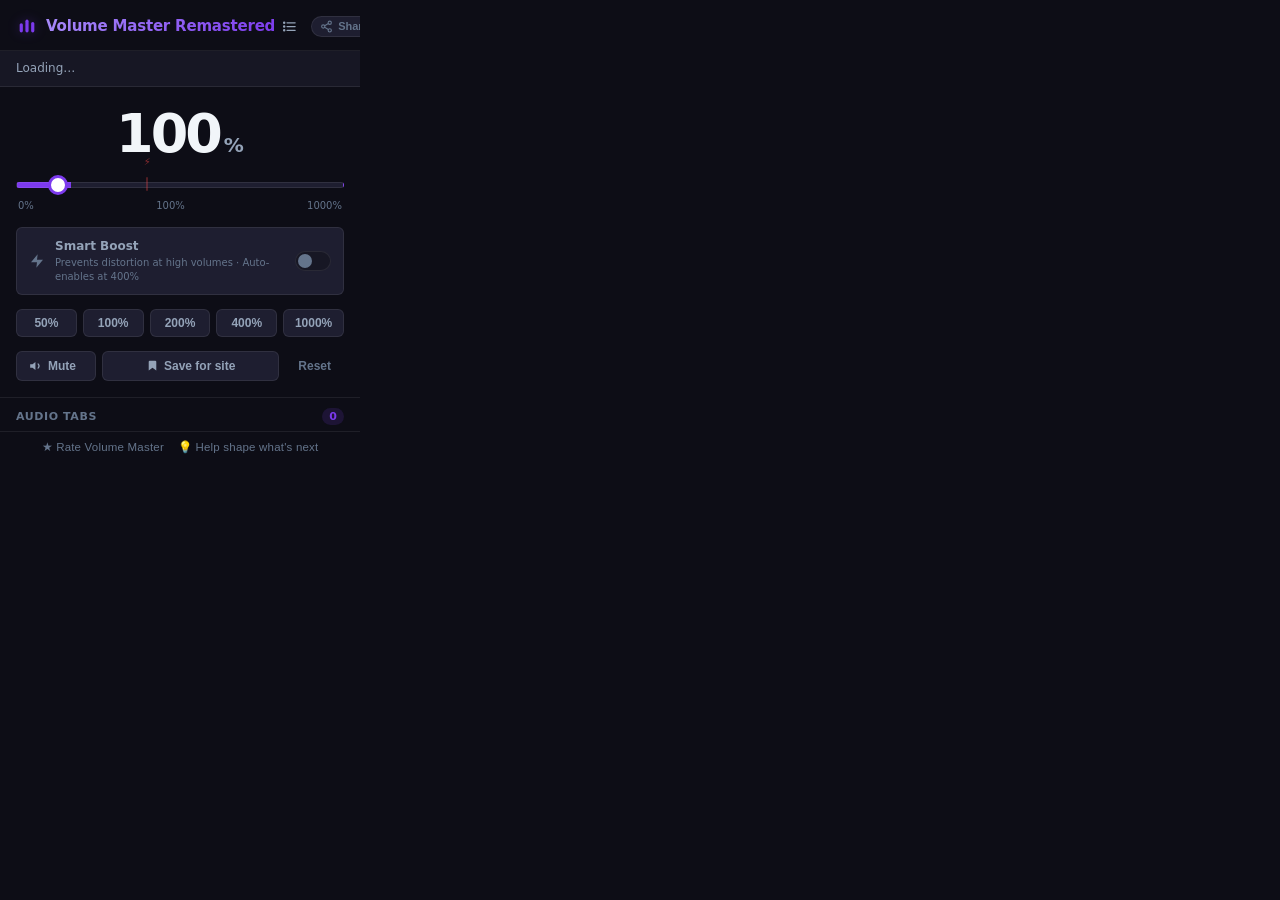
==== commit 1f2d4fec: "feat: full name in popup, website link, two reliability fixes (v3.5.0) - Popup header, title and sha" ====
--- a/popup.html
+++ b/popup.html
@@ -2,7 +2,7 @@
 <html lang="en">
 <head>
   <meta charset="UTF-8">
-  <title>Volume Master</title>
+  <title>Volume Master Remastered</title>
   <link rel="stylesheet" href="popup.css">
 </head>
 <body>
@@ -11,7 +11,7 @@
     <div class="share-card">
       <div class="share-card-header">
         <div>
-          <div class="share-card-title">Volume Master</div>
+          <div class="share-card-title">Volume Master Remastered</div>
           <div class="share-card-sub">Share this item</div>
         </div>
         <button class="share-close" id="share-close" title="Close">
@@ -82,7 +82,7 @@
           <rect x="10.25" y="5"   width="3.5" height="14"   rx="1.75"/>
           <rect x="16.5"  y="7.5" width="3.5" height="11.5" rx="1.75"/>
         </svg>
-        <span class="logo-text">Volume Master</span>
+        <span class="logo-text">Volume Master <span class="logo-sub">Remastered</span></span>
       </div>
       <div class="header-right">
         <div class="saved-badge" id="saved-badge" title="Volume saved for this site">
--- a/popup.css
+++ b/popup.css
@@ -60,6 +60,8 @@
   background-clip: text;
 }
 
+.logo-sub { font-weight: 600; }
+
 .header-right { display: flex; align-items: center; gap: 8px; }
 
 .btn-share {
